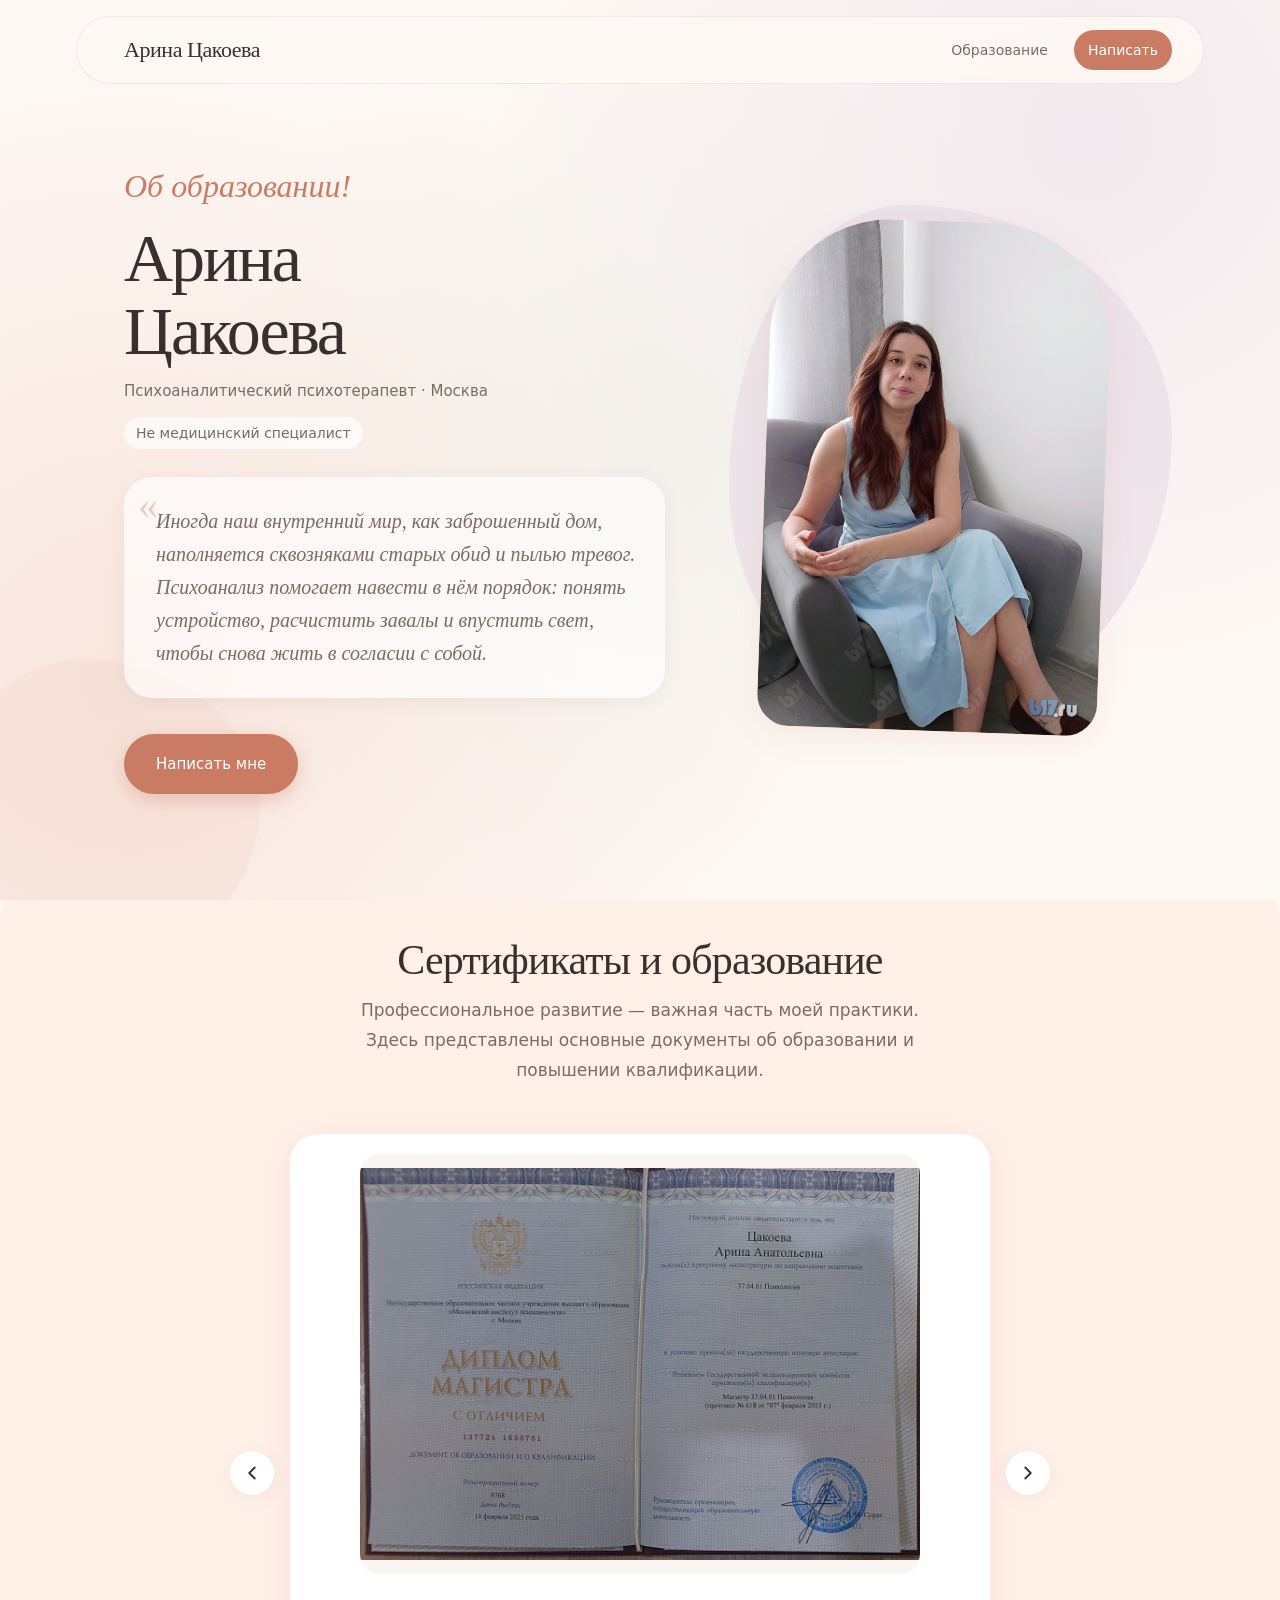
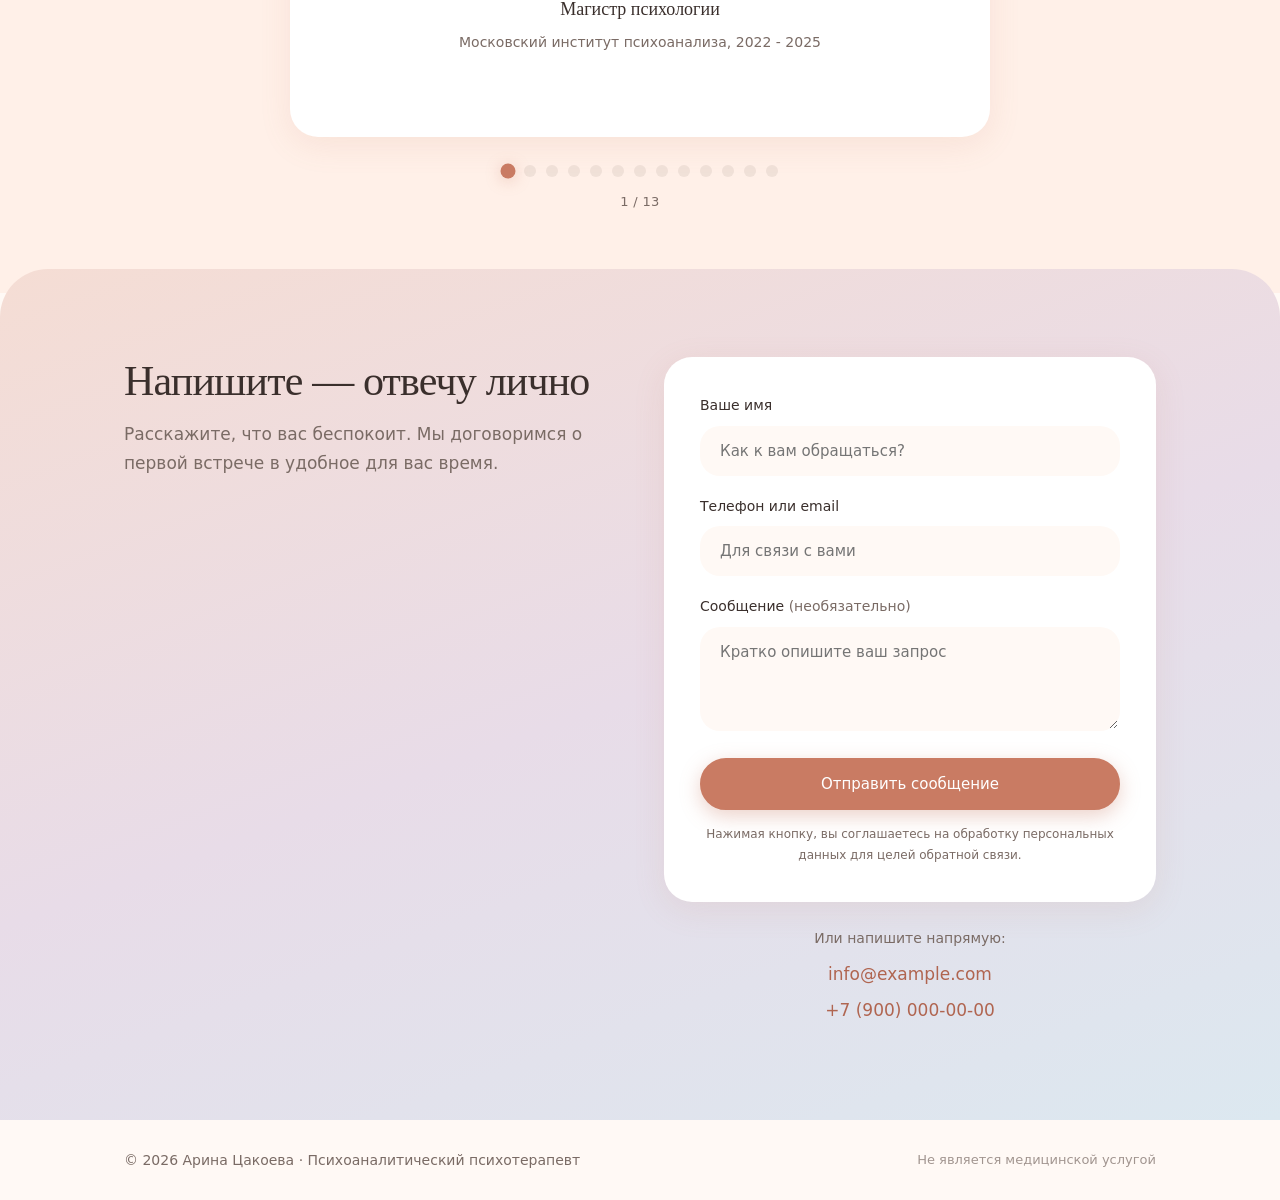
==== ed.html @ 05173dd3 "Add files via upload" ====
<!DOCTYPE html>
<html lang="en">
<head>
    <meta charset="UTF-8">
    <meta name="viewport" content="width=device-width, initial-scale=1.0">
    <title>Document</title>
    <link rel="stylesheet" href="css/style.css">
    <link rel="stylesheet" href="css/education.css">
</head>
<body>
    <header class="header" id="header">
      <div class="container header__inner">
        <a href="index.html" class="logo">Арина Цакоева</a>
        <nav class="nav" id="nav">
          <a href="#certificates" class="nav__link">Образование</a>
          <a href="#contact" class="nav__link nav__link--cta">Написать</a>
        </nav>
        <button class="burger" id="burger" aria-label="Открыть меню">
          <span></span>
          <span></span>
          <span></span>
        </button>
      </div>
    </header>
    <main>
      <section class="hero">
      <div class="hero__bg"></div>
      <div class="container hero__inner">
        <div class="hero__content">
          <p class="hero__greeting">Об образовании!</p>
          <h1 class="hero__title">Арина<br>Цакоева</h1>
          <p class="hero__label">Психоаналитический психотерапевт · Москва</p>
          <p class="hero__subtitle">Не медицинский специалист</p>
          <blockquote class="hero__quote">
            Иногда наш внутренний мир, как заброшенный дом, наполняется сквозняками старых обид и пылью тревог. Психоанализ помогает навести в нём порядок: понять устройство, расчистить завалы и впустить свет, чтобы снова жить в согласии с собой.
          </blockquote>
          <div class="hero__actions">
            <a href="#contact" class="btn btn--primary">Написать мне</a>
          </div>
        </div>
        <div class="hero__visual">
          <figure class="hero__photo hero__photo--empty">
            <img
              src="images/user_979711_900.jpg"
              alt="Арина Цакоева — психоаналитический психотерапевт"
              width="600"
              height="900"
              class="hero__photo-img"
              onerror="this.closest('.hero__photo').classList.add('hero__photo--empty')"
              onload="this.closest('.hero__photo').classList.remove('hero__photo--empty')"
            >
            <figcaption class="hero__photo-placeholder">
              <svg viewBox="0 0 48 48" fill="none" aria-hidden="true">
                <rect x="6" y="4" width="36" height="40" rx="3" stroke="currentColor" stroke-width="1.5"/>
                <circle cx="18" cy="16" r="4" stroke="currentColor" stroke-width="1.5"/>
                <path d="M6 32l10-10 8 8 6-6 12 12" stroke="currentColor" stroke-width="1.5" stroke-linecap="round" stroke-linejoin="round"/>
              </svg>
            </figcaption>
          </figure>
        </div>
      </div>
    </section>
    <section class="certificates" id="certificates">
    <div class="container">
        <div class="certificates__header">
            <h2 class="section__title">Сертификаты и образование</h2>
            <p class="section__desc">Профессиональное развитие — важная часть моей практики. Здесь представлены основные документы об образовании и повышении квалификации.</p>
        </div>

        <div class="slider-wrapper" role="region" aria-label="Слайдер сертификатов">
            <!-- Контейнер слайдов -->
            <div class="slider-container">
                <div class="slider-track" id="slider-track">
                    <!-- Слайды генерируются через JS -->
                </div>
            </div>

            <!-- Кнопки навигации -->
            <button class="slider-btn slider-btn--prev" id="slider-prev" aria-label="Предыдущий слайд">
                <svg viewBox="0 0 24 24" fill="none" stroke="currentColor" stroke-width="2" stroke-linecap="round" stroke-linejoin="round">
                    <path d="M15 18l-6-6 6-6"/>
                </svg>
            </button>
            <button class="slider-btn slider-btn--next" id="slider-next" aria-label="Следующий слайд">
                <svg viewBox="0 0 24 24" fill="none" stroke="currentColor" stroke-width="2" stroke-linecap="round" stroke-linejoin="round">
                    <path d="M9 18l6-6-6-6"/>
                </svg>
            </button>

            <!-- Индикаторы -->
            <div class="slider-dots" id="slider-dots" role="tablist"></div>

            <!-- Счётчик -->
            <div class="slider-counter" id="slider-counter"></div>
        </div>
    </div>
</section>
      <section class="section contact" id="contact">
      <div class="container">
        <div class="contact__inner">
          <div class="contact__content">
            <h2 class="section__title">Напишите — отвечу лично</h2>
            <p class="contact__desc">Расскажите, что вас беспокоит. Мы договоримся о первой встрече в удобное для вас время.</p>
          </div>
          <div class="contact__form-wrap">
            <form class="contact-form" id="contact-form">
              <div class="form-group">
                <label for="name">Ваше имя</label>
                <input type="text" id="name" name="name" required placeholder="Как к вам обращаться?">
              </div>
              <div class="form-group">
                <label for="contact">Телефон или email</label>
                <input type="text" id="contact" name="contact" required placeholder="Для связи с вами">
              </div>
              <div class="form-group">
                <label for="message">Сообщение <span class="optional">(необязательно)</span></label>
                <textarea id="message" name="message" rows="4" placeholder="Кратко опишите ваш запрос"></textarea>
              </div>
              <button type="submit" class="btn btn--primary btn--full">Отправить сообщение</button>
              <p class="form-note">Нажимая кнопку, вы соглашаетесь на обработку персональных данных для целей обратной связи.</p>
            </form>
            <div class="contact__alt">
              <p>Или напишите напрямую:</p>
              <a href="mailto:info@example.com" class="contact-link">info@example.com</a>
              <a href="tel:+79000000000" class="contact-link">+7 (900) 000-00-00</a>
            </div>
          </div>
        </div>
      </div>
    </section>
  </main>

  <footer class="footer">
    <div class="container footer__inner">
      <p>© 2026 Арина Цакоева · Психоаналитический психотерапевт</p>
      <p class="footer__note">Не является медицинской услугой</p>
    </div>
  </footer>
  <script src="js/main.js"></script>
  <script>
    (function() {
        'use strict';

        // ---------- ДАННЫЕ СЕРТИФИКАТОВ ----------
        // Добавьте свои сертификаты сюда!
        const certificates = [
            {
                src: 'images/magispsy.jpg',          // Путь к изображению
                caption: 'Магистр психологии',
                sub: 'Московский институт психоанализа, 2022 - 2025'
            },
            {
                src: 'images/IV Гарольдовские чтения.jpg',
                caption: 'IV Гарольдовские чтения. Довербальное и невербальное',
                sub: 'ЕАРПП, 2024'
            },
            {
                src: 'images/sovrteorpsy.jpg',
                caption: 'Современная теория психоанализа',
                sub: 'Школа практического психоанализа, 2025'
            },
            {
                src: 'images/V Гарольдовские чтения.jpg',          // Путь к изображению
                caption: 'V Гарольдовские чтения',
                sub: 'ЕАРПП, 2025'
            },
            {
                src: 'images/Выносимая трудность бытия.jpg',
                caption: 'Выносимая трудность бытия',
                sub: 'ЕАРПП, 2026'
            },
            {
                src: 'images/Достижения в области нейропсихоанализа и их клинические последствия.jpg',
                caption: 'Достижения в области нейропсихоанализа и их клинические последствия',
                sub: 'Newpsy, 2026'
            },
            {
                src: 'images/Крайние формы психопатологии.jpg',          // Путь к изображению
                caption: 'Крайние формы психопатологии: травматические причины психических расстройств',
                sub: 'IAPP, 2025'
            },
            {
                src: 'images/Практическая психология в вопросах детско-родительских отношений.jpg',
                caption: 'Практическая психология в вопросах детско-родительских отношений',
                sub: 'АНО "Наше настоящее", 2025'
            },
            {
                src: 'images/Психология серебрянного возраста и межпоколенческая коммуникация.jpg',
                caption: 'Психология серебрянного возраста и межпоколенческая коммуникация',
                sub: 'Московский институт психоанализа, 2025'
            },
            {
                src: 'images/Сексуальность.jpg',          // Путь к изображению
                caption: 'Сексуальность. Добро или зло?',
                sub: 'Московский институт психоанализа, 2025'
            },
            {
                src: 'images/Сновидение в психоанализе и психотерапии.jpg',
                caption: 'Сновидение в психоанализе и психотерапии',
                sub: 'IAPP, 2024'
            },
            {
                src: 'images/Терапия горя как реконструкция смыслов.jpg',
                caption: 'Терапия горя как реконструкция смыслов: введение в Трехчастную модель рекомендации смыслов при проживании утраты',
                sub: 'Newpsy, 2025'
            },
            {
                src: 'images/Техника психоаналитической терапии.jpg',
                caption: 'Техника психоаналитической терапии: интервенции, сеттинг и аналитическая установка» Салмана Ахтара',
                sub: 'IAAP, 2026'
            }
            // Добавьте сколько нужно
        ];

        // ---------- СОСТОЯНИЕ СЛАЙДЕРА ----------
        let currentIndex = 0;
        const totalSlides = certificates.length;

        const track = document.getElementById('slider-track');
        const dotsContainer = document.getElementById('slider-dots');
        const counter = document.getElementById('slider-counter');
        const prevBtn = document.getElementById('slider-prev');
        const nextBtn = document.getElementById('slider-next');

        // ---------- ФУНКЦИЯ ОТРИСОВКИ СЛАЙДОВ ----------
        function renderSlides() {
            if (!track) return;

            track.innerHTML = '';

            certificates.forEach((cert, index) => {
                const slide = document.createElement('div');
                slide.className = `slide${index === 0 ? ' active' : ''}`;
                slide.setAttribute('role', 'tabpanel');
                slide.setAttribute('aria-label', `Слайд ${index + 1} из ${totalSlides}`);

                slide.innerHTML = `
                    <img
                        src="${cert.src}"
                        alt="${cert.caption} — ${cert.sub}"
                        class="slide__image"
                        loading="lazy"
                        onerror="this.style.display='none'; this.parentElement.querySelector('.slide__placeholder')?.style.setProperty('display', 'flex');"
                    >
                    <figcaption class="slide__caption">
                        ${cert.caption}
                        <span>${cert.sub}</span>
                    </figcaption>
                `;

                track.appendChild(slide);
            });

            // Перерисовываем индикаторы и счётчик
            renderDots();
            updateCounter();
        }

        // ---------- ИНДИКАТОРЫ ----------
        function renderDots() {
            if (!dotsContainer) return;

            dotsContainer.innerHTML = '';

            for (let i = 0; i < totalSlides; i++) {
                const dot = document.createElement('button');
                dot.setAttribute('role', 'tab');
                dot.setAttribute('aria-label', `Перейти к слайду ${i + 1}`);
                dot.dataset.index = i;

                if (i === currentIndex) {
                    dot.classList.add('active');
                    dot.setAttribute('aria-selected', 'true');
                }

                dot.addEventListener('click', () => {
                    goToSlide(i);
                });

                dotsContainer.appendChild(dot);
            }
        }

        // ---------- ОБНОВЛЕНИЕ ИНДИКАТОРОВ ----------
        function updateDots() {
            if (!dotsContainer) return;

            const dots = dotsContainer.querySelectorAll('button');
            dots.forEach((dot, i) => {
                dot.classList.toggle('active', i === currentIndex);
                dot.setAttribute('aria-selected', i === currentIndex ? 'true' : 'false');
            });
        }

        // ---------- ОБНОВЛЕНИЕ СЧЁТЧИКА ----------
        function updateCounter() {
            if (counter) {
                counter.textContent = `${currentIndex + 1} / ${totalSlides}`;
            }
        }

        // ---------- ПЕРЕХОД К СЛАЙДУ ----------
        function goToSlide(index) {
            if (index < 0) index = totalSlides - 1;
            if (index >= totalSlides) index = 0;

            currentIndex = index;

            // Сдвиг трека
            if (track) {
                track.style.transform = `translateX(-${currentIndex * 100}%)`;
            }

            // Обновляем активные слайды
            const slides = track.querySelectorAll('.slide');
            slides.forEach((slide, i) => {
                slide.classList.toggle('active', i === currentIndex);
                slide.setAttribute('aria-hidden', i === currentIndex ? 'false' : 'true');
            });

            updateDots();
            updateCounter();
        }

        // ---------- ОБРАБОТЧИКИ КНОПОК ----------
        prevBtn?.addEventListener('click', () => {
            goToSlide(currentIndex - 1);
        });

        nextBtn?.addEventListener('click', () => {
            goToSlide(currentIndex + 1);
        });

        // ---------- КЛАВИАТУРА ----------
        document.addEventListener('keydown', (e) => {
            const isSliderFocused = document.querySelector('.slider-wrapper')?.contains(document.activeElement);

            if (isSliderFocused || document.activeElement?.closest('.slider-wrapper')) {
                if (e.key === 'ArrowLeft') {
                    e.preventDefault();
                    goToSlide(currentIndex - 1);
                } else if (e.key === 'ArrowRight') {
                    e.preventDefault();
                    goToSlide(currentIndex + 1);
                }
            }
        });

        // ---------- ТАЧ-СВАЙП ----------
        let touchStartX = 0;
        let touchEndX = 0;
        let isSwiping = false;

        const container = document.querySelector('.slider-container');

        container?.addEventListener('touchstart', (e) => {
            touchStartX = e.changedTouches[0].screenX;
            isSwiping = true;
        }, { passive: true });

        container?.addEventListener('touchmove', (e) => {
            if (!isSwiping) return;
            touchEndX = e.changedTouches[0].screenX;
        }, { passive: true });

        container?.addEventListener('touchend', (e) => {
            if (!isSwiping) return;
            isSwiping = false;

            const diff = touchStartX - touchEndX;
            const threshold = 40;

            if (Math.abs(diff) > threshold) {
                if (diff > 0) {
                    goToSlide(currentIndex + 1);
                } else {
                    goToSlide(currentIndex - 1);
                }
            }

            touchStartX = 0;
            touchEndX = 0;
        }, { passive: true });

        // ---------- ПОДДЕРЖКА АДАПТИВА: пересчёт при изменении размера ----------
        let resizeTimeout;
        window.addEventListener('resize', () => {
            clearTimeout(resizeTimeout);
            resizeTimeout = setTimeout(() => {
                // Просто обновляем позицию слайда
                if (track) {
                    track.style.transform = `translateX(-${currentIndex * 100}%)`;
                }
            }, 150);
        });

        // ---------- ИНИЦИАЛИЗАЦИЯ ----------
        renderSlides();

        // Если слайдов нет — прячем навигацию
        if (totalSlides === 0) {
            document.querySelector('.slider-wrapper')?.style.setProperty('display', 'none');
        }

        // Если слайд один — прячем кнопки и точки
        if (totalSlides <= 1) {
            prevBtn?.style.setProperty('display', 'none');
            nextBtn?.style.setProperty('display', 'none');
            dotsContainer?.style.setProperty('display', 'none');
            counter?.style.setProperty('display', 'none');
        }

        // Для отладки — выводим в консоль количество слайдов
        console.log(`[Слайдер] Загружено ${totalSlides} сертификатов.`);

    })();
</script>
</body>
</html>
---- css/style.css ----
/* ===== Variables — warm & friendly ===== */
:root {
  --color-bg: #fff9f5;
  --color-bg-alt: #fff0e8;
  --color-bg-warm: #fde8dc;
  --color-text: #3a2f2c;
  --color-text-muted: #7a6b65;
  --color-accent: #c97b63;
  --color-accent-dark: #b06550;
  --color-accent-soft: #f5ddd4;
  --color-lilac: #e8dce8;
  --color-sage: #dce8df;
  --color-sky: #dce8f0;
  --color-white: #ffffff;
  --color-border: rgba(58, 47, 44, 0.08);

  --font-display: 'Fraunces', Georgia, serif;
  --font-body: 'Onest', system-ui, sans-serif;

  --radius: 20px;
  --radius-lg: 28px;
  --radius-pill: 999px;
  --shadow: 0 8px 32px rgba(201, 123, 99, 0.12);
  --shadow-soft: 0 4px 20px rgba(58, 47, 44, 0.06);

  --header-height: 68px;
  --transition: 0.35s cubic-bezier(0.4, 0, 0.2, 1);
}

/* ===== Reset & Base ===== */
*, *::before, *::after {
  box-sizing: border-box;
  margin: 0;
  padding: 0;
}

html {
  scroll-behavior: smooth;
  scroll-padding-top: var(--header-height);
}

body {
  font-family: var(--font-body);
  font-size: 16px;
  line-height: 1.75;
  color: var(--color-text);
  background: var(--color-bg);
  -webkit-font-smoothing: antialiased;
}

img { max-width: 100%; display: block; }
a { color: inherit; text-decoration: none; }

.container {
  width: 100%;
  max-width: 1080px;
  margin: 0 auto;
  padding: 0 24px;
}


.section__title {
  font-family: var(--font-display);
  font-size: clamp(1.875rem, 4vw, 2.625rem);
  font-weight: 500;
  line-height: 1.15;
  color: var(--color-text);
  margin-bottom: 14px;
  letter-spacing: -0.02em;
}

.section__desc {
  font-size: 1.0625rem;
  color: var(--color-text-muted);
  max-width: 560px;
}

/* ===== Buttons ===== */
.btn {
  display: inline-flex;
  align-items: center;
  justify-content: center;
  gap: 8px;
  padding: 15px 30px;
  font-family: var(--font-body);
  font-size: 0.9375rem;
  font-weight: 500;
  border-radius: var(--radius-pill);
  border: 2px solid transparent;
  cursor: pointer;
  transition: all var(--transition);
}

.btn--primary {
  background: var(--color-accent);
  color: var(--color-white);
  border-color: var(--color-accent);
  box-shadow: 0 6px 20px rgba(201, 123, 99, 0.35);
}

.btn--primary:hover {
  background: var(--color-accent-dark);
  border-color: var(--color-accent-dark);
  transform: translateY(-2px) scale(1.02);
  box-shadow: 0 10px 28px rgba(201, 123, 99, 0.4);
}

.btn--full { width: 100%; }

/* ===== Header ===== */
.header {
  position: fixed;
  top: 16px;
  left: 16px;
  right: 16px;
  z-index: 100;
  max-width: calc(1080px + 48px);
  margin: 0 auto;
  height: var(--header-height);
  background: rgba(255, 249, 245, 0.82);
  backdrop-filter: blur(16px);
  border-radius: var(--radius-pill);
  border: 1px solid var(--color-border);
  transition: box-shadow var(--transition), top var(--transition);
}

.header.scrolled {
  top: 8px;
  box-shadow: var(--shadow-soft);
}

.header__inner {
  display: flex;
  align-items: center;
  justify-content: space-between;
  height: 100%;
  padding: 0 8px 0 24px;
}

.logo {
  font-family: var(--font-display);
  font-size: 1.375rem;
  font-weight: 500;
  color: var(--color-text);
  letter-spacing: -0.02em;
}

.nav {
  display: flex;
  align-items: center;
  gap: 8px;
}

.nav__link {
  font-size: 0.875rem;
  font-weight: 500;
  color: var(--color-text-muted);
  padding: 8px 14px;
  border-radius: var(--radius-pill);
  transition: all var(--transition);
}

.nav__link:hover {
  color: var(--color-text);
  background: var(--color-accent-soft);
}

.nav__link--cta {
  background: var(--color-accent);
  color: var(--color-white) !important;
  margin-left: 4px;
}

.nav__link--cta:hover {
  background: var(--color-accent-dark);
}

.burger {
  display: none;
  flex-direction: column;
  gap: 5px;
  background: none;
  border: none;
  cursor: pointer;
  padding: 8px;
  margin-right: 8px;
}

.burger span {
  display: block;
  width: 22px;
  height: 2px;
  background: var(--color-text);
  border-radius: 2px;
  transition: all var(--transition);
}

/* ===== Hero ===== */
.hero {
  position: relative;
  min-height: 100vh;
  display: flex;
  align-items: center;
  padding: calc(var(--header-height) + 64px) 0 80px;
  overflow: hidden;
}

.hero__bg {
  position: absolute;
  inset: 0;
  background:
    radial-gradient(circle at 85% 15%, rgba(232, 220, 232, 0.55) 0%, transparent 45%),
    radial-gradient(circle at 10% 75%, rgba(245, 221, 212, 0.7) 0%, transparent 50%),
    radial-gradient(circle at 50% 50%, rgba(220, 232, 223, 0.35) 0%, transparent 60%),
    var(--color-bg);
  z-index: 0;
}

.hero__bg::after {
  content: '';
  position: absolute;
  width: 320px;
  height: 320px;
  bottom: -80px;
  left: -60px;
  background: var(--color-accent-soft);
  border-radius: 45% 55% 60% 40% / 50% 45% 55% 50%;
  opacity: 0.5;
  animation: blob-float 12s ease-in-out infinite;
}

@keyframes blob-float {
  0%, 100% { transform: translate(0, 0) rotate(0deg); }
  50% { transform: translate(20px, -15px) rotate(5deg); }
}

.hero__inner {
  position: relative;
  z-index: 1;
  display: grid;
  grid-template-columns: 1.1fr 0.9fr;
  gap: 48px;
  align-items: center;
}

.hero__greeting {
  font-family: var(--font-display);
  font-size: clamp(1.5rem, 3vw, 2rem);
  font-weight: 500;
  font-style: italic;
  color: var(--color-accent);
  margin-bottom: 8px;
}

.hero__label {
  font-size: 0.9375rem;
  font-weight: 500;
  color: var(--color-text-muted);
  margin-bottom: 12px;
}

.hero__title {
  font-family: var(--font-display);
  font-size: clamp(2.75rem, 6.5vw, 4.25rem);
  font-weight: 500;
  line-height: 1.08;
  margin-bottom: 10px;
  letter-spacing: -0.03em;
}

.hero__subtitle {
  display: inline-block;
  font-size: 0.875rem;
  color: var(--color-text-muted);
  margin-bottom: 28px;
  padding: 4px 12px;
  background: rgba(255, 255, 255, 0.7);
  border-radius: var(--radius-pill);
}

.hero__quote {
  position: relative;
  font-family: var(--font-display);
  font-size: clamp(1.0625rem, 2vw, 1.25rem);
  font-style: italic;
  line-height: 1.65;
  color: var(--color-text-muted);
  background: rgba(255, 255, 255, 0.65);
  border-radius: var(--radius-lg);
  padding: 28px 28px 28px 32px;
  margin-bottom: 36px;
  box-shadow: var(--shadow-soft);
}

.hero__quote::before {
  content: '«';
  position: absolute;
  top: 8px;
  left: 14px;
  font-size: 2.5rem;
  line-height: 1;
  color: var(--color-accent);
  opacity: 0.35;
  font-style: normal;
}

.hero__actions {
  display: flex;
  flex-wrap: wrap;
  gap: 12px;
}

.hero__visual {
  position: relative;
}

.hero__visual::before {
  content: '';
  position: absolute;
  inset: -16px -16px 16px 16px;
  background: var(--color-lilac);
  border-radius: 40% 60% 55% 45% / 55% 45% 55% 45%;
  z-index: 0;
  opacity: 0.6;
}

.hero__photo {
  position: relative;
  z-index: 1;
  width: 100%;
  max-width: 340px;
  margin: 0 auto;
  aspect-ratio: 600 / 900;
  border-radius: 120px 120px 32px 32px;
  overflow: hidden;
  box-shadow: var(--shadow);
  background: var(--color-accent-soft);
  transform: rotate(2deg);
  transition: transform var(--transition);
}

.hero__photo:hover {
  transform: rotate(0deg) scale(1.02);
}

.hero__photo-img {
  position: absolute;
  inset: 0;
  width: 100%;
  height: 100%;
  object-fit: cover;
  object-position: center top;
  display: block;
}

.hero__photo--empty .hero__photo-img { opacity: 0; }

.hero__photo-placeholder {
  position: absolute;
  inset: 0;
  display: flex;
  flex-direction: column;
  align-items: center;
  justify-content: center;
  gap: 12px;
  padding: 24px;
  text-align: center;
  color: var(--color-accent);
  pointer-events: none;
  transition: opacity var(--transition);
}

.hero__photo:not(.hero__photo--empty) .hero__photo-placeholder { opacity: 0; }

.hero__photo-placeholder svg {
  width: 48px;
  height: 48px;
  opacity: 0.45;
}

/* ===== Sections ===== */
.section {
  padding: 88px 0;
  position: relative;
}

.section--alt {
  background: var(--color-bg-alt);
  border-radius: 48px 48px 0 0;
  margin-top: -24px;
}

.section--alt + .section:not(.section--alt) {
  margin-top: -24px;
}

.section__header {
  margin-bottom: 48px;
}

/* ===== About ===== */
.about {
  display: grid;
  grid-template-columns: 1fr 1fr;
  gap: 40px;
  align-items: start;
}

.about__text {
  font-size: 1.0625rem;
  margin-bottom: 32px;
  color: var(--color-text-muted);
  background: var(--color-white);
  padding: 32px;
  border-radius: var(--radius-lg);
  box-shadow: var(--shadow-soft);
}

.education{
  cursor: pointer;
}

.about__text strong {
  color: var(--color-text);
  font-weight: 600;
}

.about__credentials {
  display: flex;
  flex-direction: column;
  gap: 16px;
}

.credential {
  display: flex;
  gap: 14px;
  padding: 20px 24px;
  background: var(--color-white);
  border-radius: var(--radius);
  box-shadow: var(--shadow-soft);
  border-left: 4px solid var(--color-accent);
  transition: transform var(--transition);
}

.credential:nth-child(2) { border-left-color: #b8a0c8; }
.credential:nth-child(3) { border-left-color: #8fb89a; }

.credential:hover {
  transform: translateX(4px);
}

.credential__title {
  font-size: 1rem;
  font-weight: 600;
  margin-bottom: 4px;
}

.credential__desc {
  font-size: 0.875rem;
  color: var(--color-text-muted);
}

/* ===== Requests — tag cloud feel ===== */
.requests-grid {
  display: flex;
  flex-wrap: wrap;
  gap: 12px;
  margin-bottom: 36px;
}

.request-card {
  flex: 1 1 220px;
  max-width: calc(50% - 6px);
  background: var(--color-white);
  border-radius: var(--radius);
  padding: 22px 24px;
  box-shadow: var(--shadow-soft);
  transition: transform var(--transition), box-shadow var(--transition);
  border: 1px solid transparent;
}

.request-card:nth-child(3n+1) { background: #fff; }
.request-card:nth-child(3n+2) { background: var(--color-sage); }
.request-card:nth-child(3n) { background: var(--color-lilac); }

.request-card:hover {
  transform: translateY(-4px) rotate(-0.5deg);
  box-shadow: var(--shadow);
  border-color: rgba(201, 123, 99, 0.2);
}

.request-card h3 {
  font-family: var(--font-display);
  font-size: 1.125rem;
  font-weight: 500;
  margin-bottom: 6px;
  color: var(--color-text);
}

.request-card p {
  font-size: 0.875rem;
  color: var(--color-text-muted);
  line-height: 1.55;
}

.requests-note {
  text-align: center;
  font-family: var(--font-display);
  font-size: 1.1875rem;
  font-style: italic;
  color: var(--color-accent-dark);
  padding: 20px 28px;
  background: var(--color-accent-soft);
  border-radius: var(--radius-lg);
  max-width: 560px;
  margin: 0 auto;
}

/* ===== Pricing & Format ===== */
.pricing {
  margin-bottom: 48px;
}

.pricing__card {
  max-width: 420px;
  background: linear-gradient(135deg, var(--color-accent) 0%, #d4957f 100%);
  border-radius: var(--radius-lg);
  padding: 36px 40px;
  color: var(--color-white);
  box-shadow: var(--shadow);
  transform: rotate(-1deg);
}

.pricing__card--featured {
  border: none;
}

.pricing__badge {
  display: inline-block;
  font-size: 0.875rem;
  font-weight: 500;
  background: rgba(255, 255, 255, 0.2);
  padding: 6px 14px;
  border-radius: var(--radius-pill);
  margin-bottom: 16px;
  letter-spacing: 0;
  text-transform: none;
}

.pricing__price {
  font-family: var(--font-display);
  font-size: 3.25rem;
  font-weight: 500;
  line-height: 1;
  margin-bottom: 14px;
}

.pricing__price span { font-size: 1.5rem; }

.pricing__note {
  font-size: 0.9375rem;
  opacity: 0.9;
  line-height: 1.6;
}

.format-blocks {
  display: flex;
  flex-direction: column;
  gap: 24px;
}

.format-block {
  background: var(--color-white);
  border-radius: var(--radius-lg);
  padding: 36px;
  box-shadow: var(--shadow-soft);
}

.format-block__num {
  display: none;
}

.format-block__title {
  font-family: var(--font-display);
  font-size: 1.5rem;
  font-weight: 500;
  margin-bottom: 16px;
  display: flex;
  align-items: center;
  gap: 10px;
}

.format-block__title::before {
  content: '✦';
  color: var(--color-accent);
  font-size: 1rem;
}

.format-block p {
  color: var(--color-text-muted);
  margin-bottom: 12px;
}

.format-block p:last-child { margin-bottom: 0; }

.format-options {
  display: grid;
  grid-template-columns: 1fr 1fr;
  gap: 16px;
}

.format-option {
  background: var(--color-white);
  border-radius: var(--radius);
  padding: 28px;
  box-shadow: var(--shadow-soft);
  border: 2px dashed var(--color-accent-soft);
  transition: border-color var(--transition);
}

.format-option:hover {
  border-color: var(--color-accent);
  border-style: solid;
}

.format-option h3 {
  font-family: var(--font-display);
  font-size: 1.25rem;
  font-weight: 500;
  margin-bottom: 10px;
  color: var(--color-accent-dark);
}

.format-option p {
  font-size: 0.9375rem;
  color: var(--color-text-muted);
}

.format-note {
  font-size: 0.875rem;
  color: var(--color-text-muted);
  padding: 16px 20px;
  background: var(--color-bg-warm);
  border-radius: var(--radius);
}

/* ===== Location ===== */
.location-grid {
  display: grid;
  grid-template-columns: 1fr 1fr;
  gap: 20px;
  margin-bottom: 28px;
}

.location-card {
  background: var(--color-white);
  border-radius: var(--radius-lg);
  padding: 32px;
  box-shadow: var(--shadow-soft);
  transition: transform var(--transition);
}

.location-card:first-child {
  background: linear-gradient(160deg, #fff 60%, var(--color-sky) 100%);
}

.location-card:last-child {
  background: linear-gradient(160deg, #fff 60%, var(--color-sage) 100%);
}

.location-card:hover {
  transform: translateY(-3px);
}

.location-card__icon {
  width: 44px;
  height: 44px;
  color: var(--color-accent);
  margin-bottom: 16px;
  padding: 10px;
  background: var(--color-accent-soft);
  border-radius: 14px;
}

.location-card__icon svg { width: 100%; height: 100%; }

.location-card h3 {
  font-family: var(--font-display);
  font-size: 1.375rem;
  font-weight: 500;
  margin-bottom: 6px;
}

.location-card__metro {
  font-weight: 600;
  color: var(--color-accent);
  margin-bottom: 14px;
  font-size: 0.9375rem;
}

.location-card p {
  font-size: 0.9375rem;
  color: var(--color-text-muted);
  margin-bottom: 10px;
}

.location-card p:last-child { margin-bottom: 0; }

.location-time {
  text-align: center;
  font-size: 0.9375rem;
  color: var(--color-text-muted);
  padding: 12px 20px;
  background: rgba(255, 255, 255, 0.6);
  border-radius: var(--radius-pill);
  display: inline-block;
  width: 100%;
}

/* ===== Contact ===== */
.contact {
  background: linear-gradient(160deg, #f5ddd4 0%, #e8dce8 50%, #dce8f0 100%);
  color: var(--color-text);
  border-radius: 48px 48px 0 0;
  margin-top: -24px;
}

.contact .section__label {
  background: rgba(255, 255, 255, 0.6);
  color: var(--color-accent-dark);
}

.contact .section__title { color: var(--color-text); }

.contact__inner {
  display: grid;
  grid-template-columns: 1fr 1fr;
  gap: 48px;
  align-items: start;
}

.contact__desc {
  font-size: 1.0625rem;
  color: var(--color-text-muted);
  margin-top: 12px;
}

.contact-form {
  background: var(--color-white);
  border: none;
  border-radius: var(--radius-lg);
  padding: 36px;
  box-shadow: var(--shadow);
}

.form-group { margin-bottom: 18px; }

.form-group label {
  display: block;
  font-size: 0.875rem;
  font-weight: 500;
  margin-bottom: 8px;
  color: var(--color-text);
}

.optional {
  font-weight: 400;
  color: var(--color-text-muted);
}

.form-group input,
.form-group textarea {
  width: 100%;
  padding: 14px 18px;
  font-family: var(--font-body);
  font-size: 0.9375rem;
  color: var(--color-text);
  background: var(--color-bg);
  border: 2px solid transparent;
  border-radius: var(--radius);
  transition: border-color var(--transition), background var(--transition);
}

.form-group input:focus,
.form-group textarea:focus {
  outline: none;
  border-color: var(--color-accent);
  background: var(--color-white);
}

.form-group textarea { resize: vertical; min-height: 100px; }

.form-note {
  font-size: 0.75rem;
  color: var(--color-text-muted);
  margin-top: 14px;
  text-align: center;
}

.contact__alt {
  margin-top: 24px;
  text-align: center;
}

.contact__alt p {
  font-size: 0.875rem;
  color: var(--color-text-muted);
  margin-bottom: 10px;
}

.contact-link {
  display: block;
  font-size: 1.0625rem;
  font-weight: 500;
  color: var(--color-accent-dark);
  margin-bottom: 6px;
  transition: color var(--transition);
}

.contact-link:hover { color: var(--color-accent); }

/* ===== Footer ===== */
.footer {
  padding: 28px 0;
  background: var(--color-bg);
  color: var(--color-text-muted);
  font-size: 0.875rem;
}

.footer__inner {
  display: flex;
  justify-content: space-between;
  align-items: center;
  flex-wrap: wrap;
  gap: 12px;
}

.footer__note {
  font-size: 0.8125rem;
  color: var(--color-text-muted);
  opacity: 0.7;
}

/* ===== Animations ===== */
.fade-in {
  opacity: 0;
  transform: translateY(20px);
  transition: opacity 0.6s ease, transform 0.6s ease;
}

.fade-in.visible {
  opacity: 1;
  transform: translateY(0);
}

/* ===== Responsive ===== */
@media (max-width: 900px) {
  .header {
    top: 8px;
    left: 12px;
    right: 12px;
  }

  .hero__inner,
  .about,
  .location-grid,
  .format-options,
  .contact__inner {
    grid-template-columns: 1fr;
  }

  .hero__visual { order: -1; }

  .hero__photo {
    max-width: 260px;
    transform: rotate(0deg);
  }

  .request-card {
    max-width: 100%;
  }

  .pricing__card {
    transform: none;
  }

  .nav {
    position: fixed;
    top: calc(var(--header-height) + 24px);
    left: 12px;
    right: 12px;
    flex-direction: column;
    background: rgba(255, 249, 245, 0.96);
    padding: 20px;
    gap: 4px;
    border-radius: var(--radius-lg);
    border: 1px solid var(--color-border);
    box-shadow: var(--shadow);
    transform: translateY(-130%);
    opacity: 0;
    pointer-events: none;
    transition: all var(--transition);
  }

  .nav.open {
    transform: translateY(0);
    opacity: 1;
    pointer-events: all;
  }

  .nav__link--cta { margin-left: 0; margin-top: 8px; text-align: center; }

  .burger { display: flex; }

  .burger.active span:nth-child(1) {
    transform: rotate(45deg) translate(5px, 5px);
  }
  .burger.active span:nth-child(2) { opacity: 0; }
  .burger.active span:nth-child(3) {
    transform: rotate(-45deg) translate(5px, -5px);
  }
}

@media (max-width: 600px) {
  .section { padding: 64px 0; }
  .section--alt { border-radius: 32px 32px 0 0; }
  .hero { padding-bottom: 48px; min-height: auto; }
  .hero__actions { flex-direction: column; }
  .hero__actions .btn { width: 100%; }
  .footer__inner { flex-direction: column; text-align: center; }
}
---- css/education.css ----
.certificates {
    padding: 60px 0 80px;
    background: var(--color-bg-alt);
    border-radius: 48px 48px 0 0;
    margin-top: -24px;
}

.certificates__header {
    text-align: center;
    max-width: 640px;
    margin: 0 auto 48px;
}

.certificates__header .section__title {
    margin-bottom: 12px;
}

.certificates__header .section__desc {
    margin: 0 auto;
    color: var(--color-text-muted);
}

/* Обёртка слайдера */
.slider-wrapper {
    position: relative;
    max-width: 800px;
    margin: 0 auto;
    padding: 0 50px;
    touch-action: pan-y;
}

/* Контейнер слайдов */
.slider-container {
    overflow: hidden;
    border-radius: var(--radius-lg);
    box-shadow: var(--shadow);
    background: var(--color-white);
    padding: 20px;
}

.slider-track {
    display: flex;
    transition: transform 0.5s cubic-bezier(0.25, 0.46, 0.45, 0.94);
    will-change: transform;
}

/* Слайд */
.slide {
    flex: 0 0 100%;
    display: flex;
    flex-direction: column;
    align-items: center;
    padding: 0 8px;
}

.slide__image {
    width: 100%;
    max-width: 560px;
    height: auto;
    aspect-ratio: 4 / 3;
    object-fit: contain;
    background: #faf5f0;
    border-radius: var(--radius);
    transition: transform 0.3s ease;
}

.slide__image:hover {
    transform: scale(1.01);
}

.slide__caption {
    margin-top: 20px;
    font-family: var(--font-display);
    font-size: 1.125rem;
    font-weight: 500;
    text-align: center;
    color: var(--color-text);
    max-width: 480px;
    padding: 0 12px;
}

.slide__caption span {
    display: block;
    font-family: var(--font-body);
    font-size: 0.875rem;
    font-weight: 400;
    color: var(--color-text-muted);
    margin-top: 4px;
}

/* Кнопки навигации */
.slider-btn {
    position: absolute;
    top: 50%;
    transform: translateY(-50%);
    width: 44px;
    height: 44px;
    border: none;
    background: var(--color-white);
    border-radius: 50%;
    box-shadow: var(--shadow-soft);
    cursor: pointer;
    display: flex;
    align-items: center;
    justify-content: center;
    transition: all var(--transition);
    z-index: 5;
    color: var(--color-text);
}

.slider-btn:hover {
    background: var(--color-accent);
    color: var(--color-white);
    box-shadow: var(--shadow);
    transform: translateY(-50%) scale(1.05);
}

.slider-btn:active {
    transform: translateY(-50%) scale(0.95);
}

.slider-btn--prev {
    left: -10px;
}

.slider-btn--next {
    right: -10px;
}

.slider-btn svg {
    width: 22px;
    height: 22px;
    flex-shrink: 0;
}

/* Индикаторы (точки) */
.slider-dots {
    display: flex;
    justify-content: center;
    gap: 10px;
    margin-top: 28px;
    flex-wrap: wrap;
}

.slider-dots button {
    width: 12px;
    height: 12px;
    border: none;
    border-radius: 50%;
    background: var(--color-border);
    cursor: pointer;
    transition: all var(--transition);
    padding: 0;
    flex-shrink: 0;
}

.slider-dots button.active {
    background: var(--color-accent);
    transform: scale(1.25);
    box-shadow: 0 2px 12px rgba(201, 123, 99, 0.35);
}

.slider-dots button:hover:not(.active) {
    background: var(--color-text-muted);
}

/* Счётчик */
.slider-counter {
    text-align: center;
    font-size: 0.8125rem;
    color: var(--color-text-muted);
    margin-top: 14px;
    font-weight: 500;
    letter-spacing: 0.3px;
}

/* Адаптив */
@media (max-width: 768px) {
    .certificates {
        padding: 48px 0 60px;
        border-radius: 32px 32px 0 0;
    }

    .slider-wrapper {
        padding: 0 24px;
    }

    .slider-container {
        padding: 12px;
        border-radius: var(--radius);
    }

    .slide__image {
        max-width: 100%;
        aspect-ratio: 4 / 3;
    }

    .slide__caption {
        font-size: 1rem;
        margin-top: 16px;
    }

    .slide__caption span {
        font-size: 0.8125rem;
    }

    .slider-btn {
        width: 36px;
        height: 36px;
    }

    .slider-btn svg {
        width: 18px;
        height: 18px;
    }

    .slider-btn--prev {
        left: -6px;
    }

    .slider-btn--next {
        right: -6px;
    }

    .slider-dots {
        gap: 8px;
        margin-top: 20px;
    }

    .slider-dots button {
        width: 10px;
        height: 10px;
    }
}

@media (max-width: 480px) {
    .slider-wrapper {
        padding: 0 8px;
    }

    .slider-btn {
        width: 30px;
        height: 30px;
    }

    .slider-btn svg {
        width: 14px;
        height: 14px;
    }

    .slider-btn--prev {
        left: -2px;
    }

    .slider-btn--next {
        right: -2px;
    }

    .slider-container {
        padding: 8px;
        border-radius: var(--radius);
    }

    .slide__caption {
        font-size: 0.9375rem;
    }

    .slider-counter {
        font-size: 0.75rem;
    }
}

@media (max-width: 380px) {
    .slider-btn {
        display: none;
    }
}

/* Для устройств с сенсорным управлением — добавляем простор для свайпа */
@media (pointer: coarse) {
    .slider-wrapper {
        padding: 0 30px;
    }
}

/* Анимация появления */
.slide {
    opacity: 0;
    transition: opacity 0.3s ease;
}

.slide.active {
    opacity: 1;
}
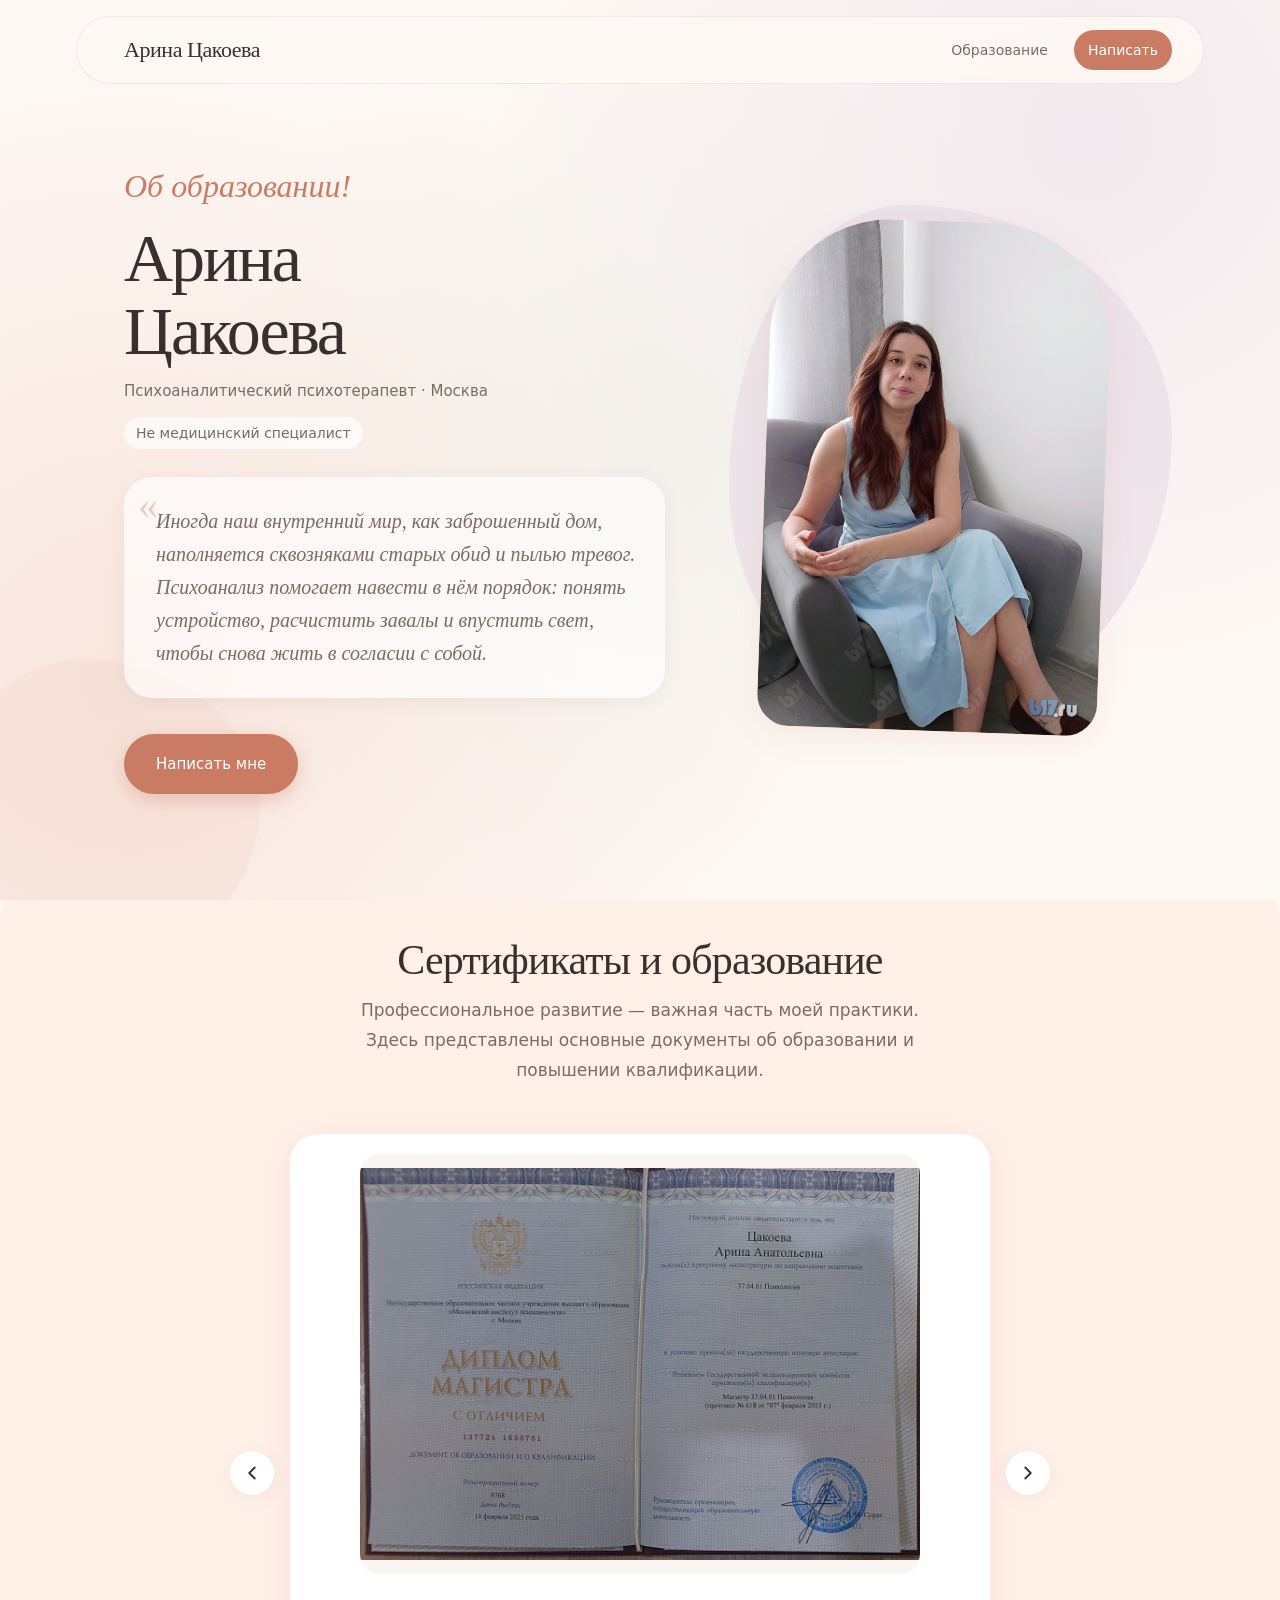
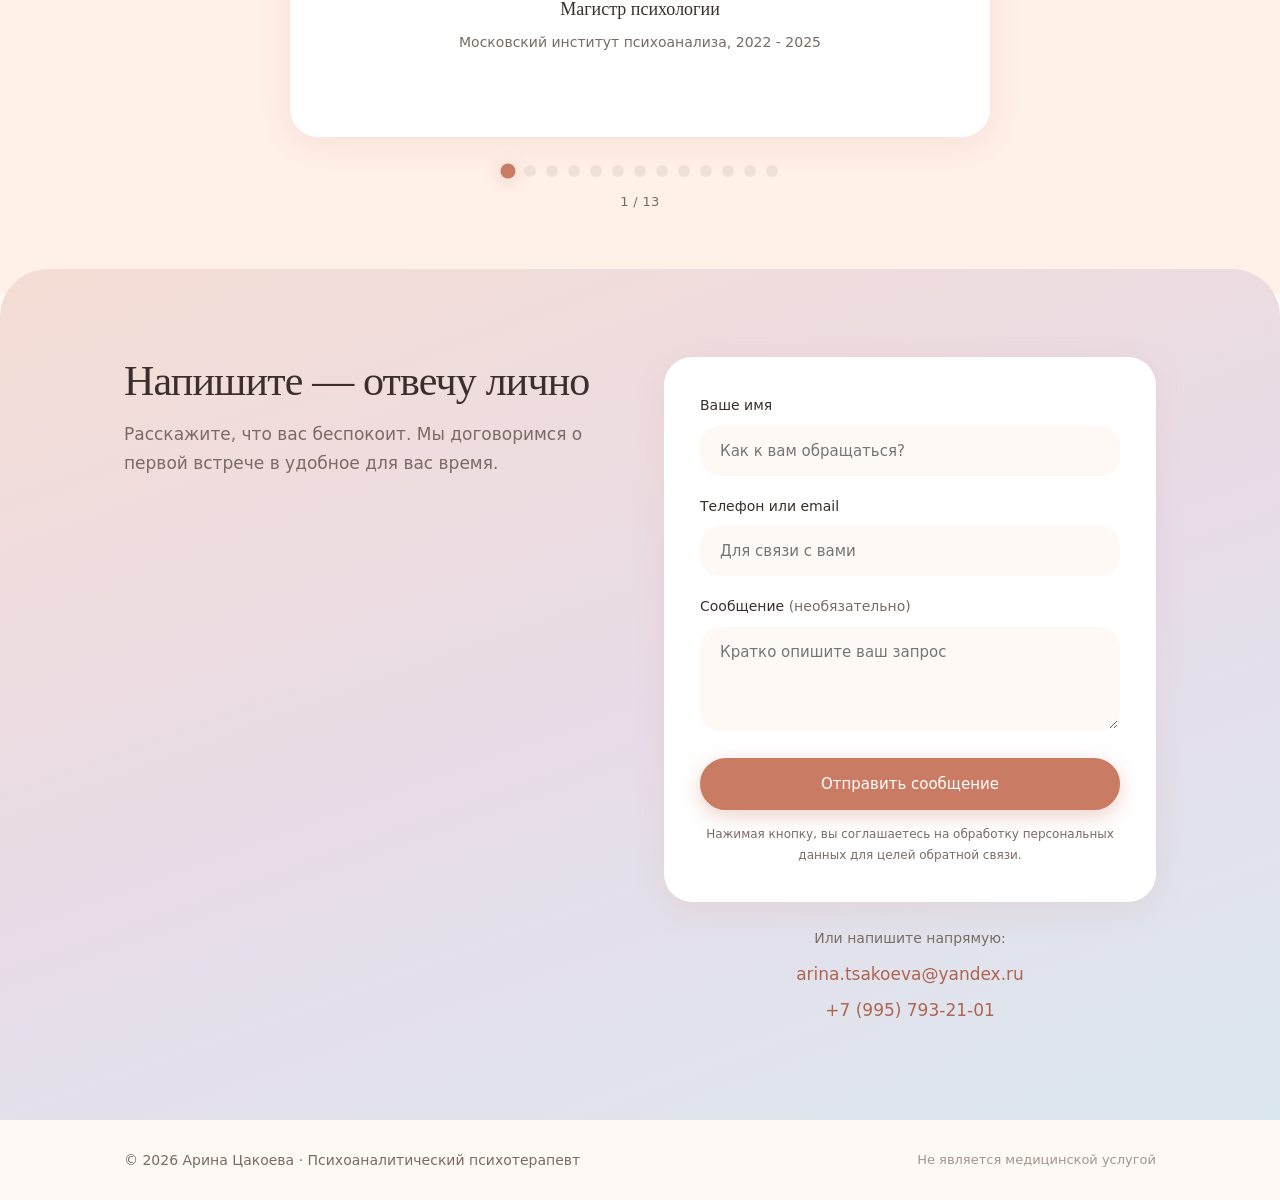
==== commit 8200df75: "Add files via upload" ====
--- a/ed.html
+++ b/ed.html
@@ -68,14 +68,10 @@
         </div>
 
         <div class="slider-wrapper" role="region" aria-label="Слайдер сертификатов">
-            <!-- Контейнер слайдов -->
             <div class="slider-container">
                 <div class="slider-track" id="slider-track">
-                    <!-- Слайды генерируются через JS -->
                 </div>
             </div>
-
-            <!-- Кнопки навигации -->
             <button class="slider-btn slider-btn--prev" id="slider-prev" aria-label="Предыдущий слайд">
                 <svg viewBox="0 0 24 24" fill="none" stroke="currentColor" stroke-width="2" stroke-linecap="round" stroke-linejoin="round">
                     <path d="M15 18l-6-6 6-6"/>
@@ -86,11 +82,7 @@
                     <path d="M9 18l6-6-6-6"/>
                 </svg>
             </button>
-
-            <!-- Индикаторы -->
             <div class="slider-dots" id="slider-dots" role="tablist"></div>
-
-            <!-- Счётчик -->
             <div class="slider-counter" id="slider-counter"></div>
         </div>
     </div>
@@ -121,8 +113,8 @@
             </form>
             <div class="contact__alt">
               <p>Или напишите напрямую:</p>
-              <a href="mailto:info@example.com" class="contact-link">info@example.com</a>
-              <a href="tel:+79000000000" class="contact-link">+7 (900) 000-00-00</a>
+              <a href="mailto:arina.tsakoeva@yandex.ru" class="contact-link">arina.tsakoeva@yandex.ru</a>
+              <a href="tel:+79957932101" class="contact-link">+7 (995) 793-21-01</a>
             </div>
           </div>
         </div>
@@ -141,11 +133,9 @@
     (function() {
         'use strict';
 
-        // ---------- ДАННЫЕ СЕРТИФИКАТОВ ----------
-        // Добавьте свои сертификаты сюда!
         const certificates = [
             {
-                src: 'images/magispsy.jpg',          // Путь к изображению
+                src: 'images/magispsy.jpg',   
                 caption: 'Магистр психологии',
                 sub: 'Московский институт психоанализа, 2022 - 2025'
             },
@@ -160,7 +150,7 @@
                 sub: 'Школа практического психоанализа, 2025'
             },
             {
-                src: 'images/V Гарольдовские чтения.jpg',          // Путь к изображению
+                src: 'images/V Гарольдовские чтения.jpg', 
                 caption: 'V Гарольдовские чтения',
                 sub: 'ЕАРПП, 2025'
             },
@@ -175,7 +165,7 @@
                 sub: 'Newpsy, 2026'
             },
             {
-                src: 'images/Крайние формы психопатологии.jpg',          // Путь к изображению
+                src: 'images/Крайние формы психопатологии.jpg', 
                 caption: 'Крайние формы психопатологии: травматические причины психических расстройств',
                 sub: 'IAPP, 2025'
             },
@@ -190,7 +180,7 @@
                 sub: 'Московский институт психоанализа, 2025'
             },
             {
-                src: 'images/Сексуальность.jpg',          // Путь к изображению
+                src: 'images/Сексуальность.jpg', 
                 caption: 'Сексуальность. Добро или зло?',
                 sub: 'Московский институт психоанализа, 2025'
             },
@@ -209,10 +199,7 @@
                 caption: 'Техника психоаналитической терапии: интервенции, сеттинг и аналитическая установка» Салмана Ахтара',
                 sub: 'IAAP, 2026'
             }
-            // Добавьте сколько нужно
         ];
-
-        // ---------- СОСТОЯНИЕ СЛАЙДЕРА ----------
         let currentIndex = 0;
         const totalSlides = certificates.length;
 
@@ -221,8 +208,6 @@
         const counter = document.getElementById('slider-counter');
         const prevBtn = document.getElementById('slider-prev');
         const nextBtn = document.getElementById('slider-next');
-
-        // ---------- ФУНКЦИЯ ОТРИСОВКИ СЛАЙДОВ ----------
         function renderSlides() {
             if (!track) return;
 
@@ -250,13 +235,9 @@
 
                 track.appendChild(slide);
             });
-
-            // Перерисовываем индикаторы и счётчик
             renderDots();
             updateCounter();
         }
-
-        // ---------- ИНДИКАТОРЫ ----------
         function renderDots() {
             if (!dotsContainer) return;
 
@@ -280,8 +261,6 @@
                 dotsContainer.appendChild(dot);
             }
         }
-
-        // ---------- ОБНОВЛЕНИЕ ИНДИКАТОРОВ ----------
         function updateDots() {
             if (!dotsContainer) return;
 
@@ -291,27 +270,19 @@
                 dot.setAttribute('aria-selected', i === currentIndex ? 'true' : 'false');
             });
         }
-
-        // ---------- ОБНОВЛЕНИЕ СЧЁТЧИКА ----------
         function updateCounter() {
             if (counter) {
                 counter.textContent = `${currentIndex + 1} / ${totalSlides}`;
             }
         }
-
-        // ---------- ПЕРЕХОД К СЛАЙДУ ----------
         function goToSlide(index) {
             if (index < 0) index = totalSlides - 1;
             if (index >= totalSlides) index = 0;
 
             currentIndex = index;
-
-            // Сдвиг трека
             if (track) {
                 track.style.transform = `translateX(-${currentIndex * 100}%)`;
             }
-
-            // Обновляем активные слайды
             const slides = track.querySelectorAll('.slide');
             slides.forEach((slide, i) => {
                 slide.classList.toggle('active', i === currentIndex);
@@ -322,7 +293,6 @@
             updateCounter();
         }
 
-        // ---------- ОБРАБОТЧИКИ КНОПОК ----------
         prevBtn?.addEventListener('click', () => {
             goToSlide(currentIndex - 1);
         });
@@ -330,8 +300,6 @@
         nextBtn?.addEventListener('click', () => {
             goToSlide(currentIndex + 1);
         });
-
-        // ---------- КЛАВИАТУРА ----------
         document.addEventListener('keydown', (e) => {
             const isSliderFocused = document.querySelector('.slider-wrapper')?.contains(document.activeElement);
 
@@ -346,7 +314,6 @@
             }
         });
 
-        // ---------- ТАЧ-СВАЙП ----------
         let touchStartX = 0;
         let touchEndX = 0;
         let isSwiping = false;
@@ -382,27 +349,19 @@
             touchEndX = 0;
         }, { passive: true });
 
-        // ---------- ПОДДЕРЖКА АДАПТИВА: пересчёт при изменении размера ----------
         let resizeTimeout;
         window.addEventListener('resize', () => {
             clearTimeout(resizeTimeout);
             resizeTimeout = setTimeout(() => {
-                // Просто обновляем позицию слайда
                 if (track) {
                     track.style.transform = `translateX(-${currentIndex * 100}%)`;
                 }
             }, 150);
         });
-
-        // ---------- ИНИЦИАЛИЗАЦИЯ ----------
         renderSlides();
-
-        // Если слайдов нет — прячем навигацию
         if (totalSlides === 0) {
             document.querySelector('.slider-wrapper')?.style.setProperty('display', 'none');
         }
-
-        // Если слайд один — прячем кнопки и точки
         if (totalSlides <= 1) {
             prevBtn?.style.setProperty('display', 'none');
             nextBtn?.style.setProperty('display', 'none');
@@ -410,9 +369,6 @@
             counter?.style.setProperty('display', 'none');
         }
 
-        // Для отладки — выводим в консоль количество слайдов
-        console.log(`[Слайдер] Загружено ${totalSlides} сертификатов.`);
-
     })();
 </script>
 </body>
